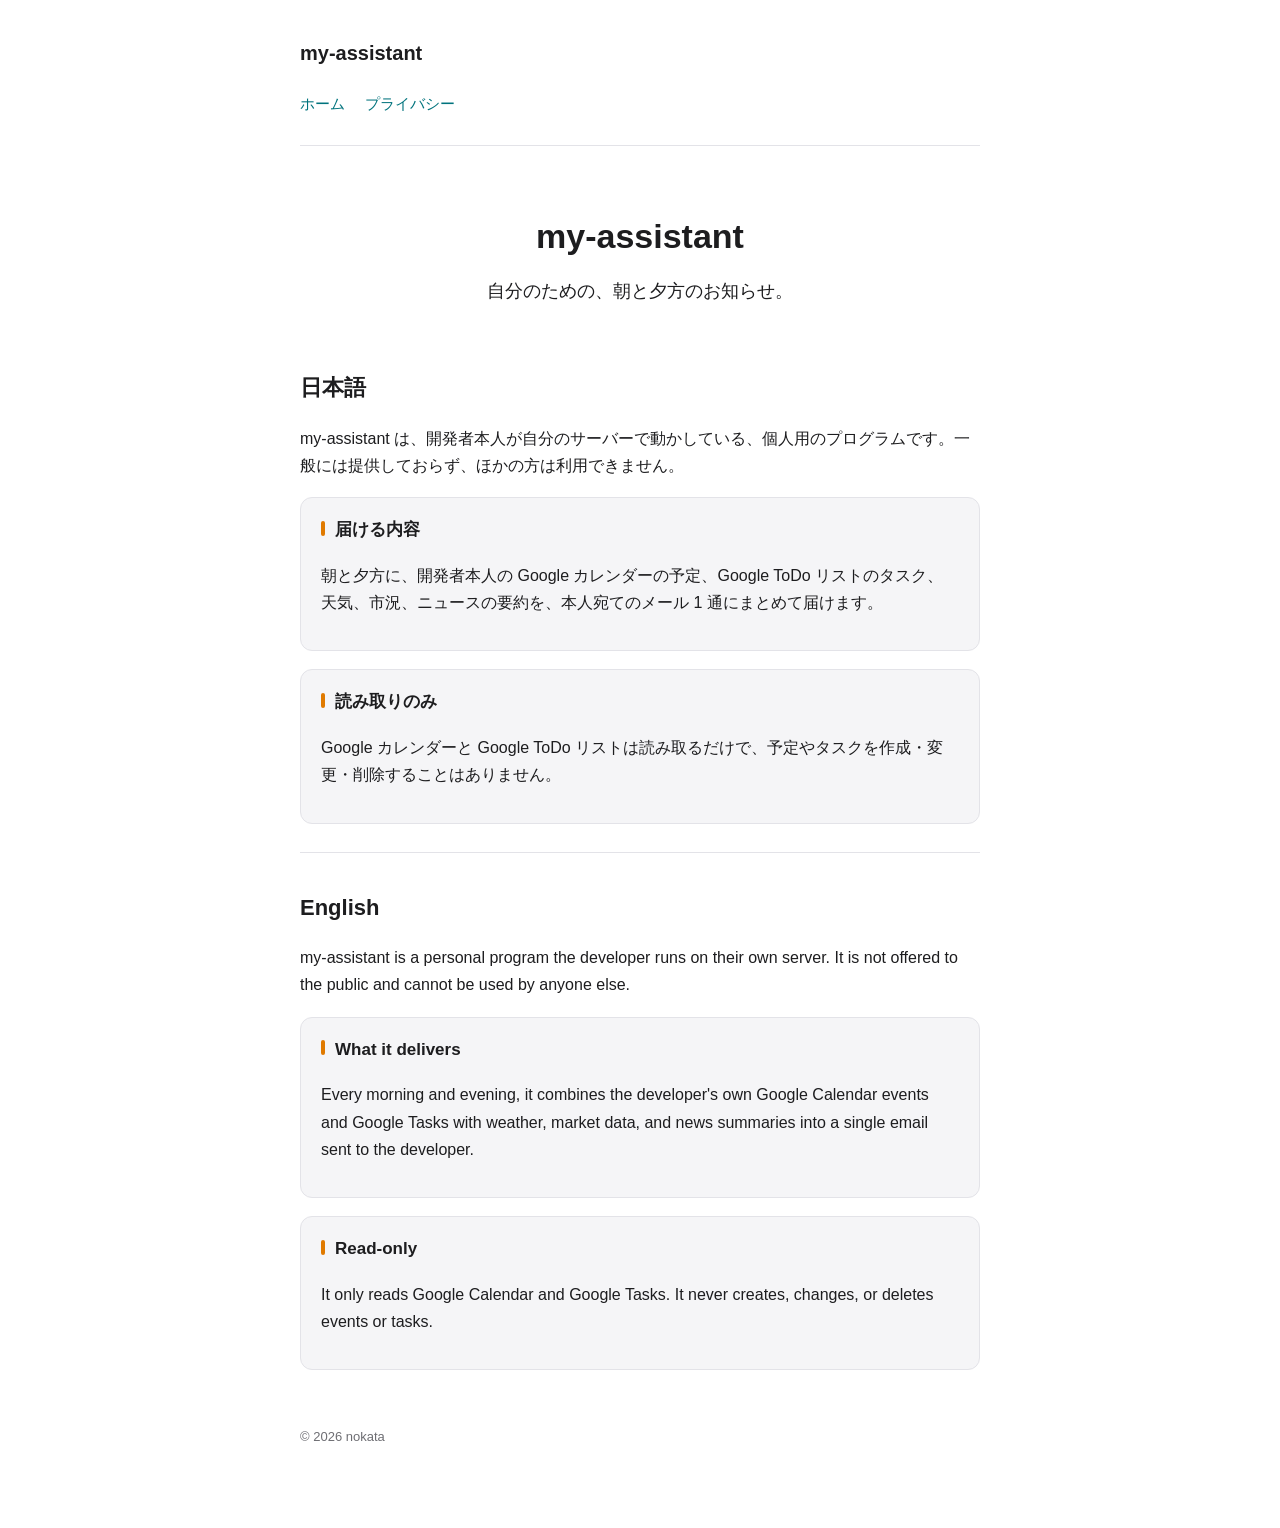
==== index.html @ a87ec619 "Add home and privacy policy pages Co-Authored-By: Claude Opus 5.5 <noreply@anthropic.com>" ====
<!doctype html>
<html lang="ja">
<head>
<meta charset="utf-8">
<meta name="viewport" content="width=device-width, initial-scale=1">
<title>my-assistant — 個人用の情報配信ツール</title>
<meta name="description" content="my-assistant は、開発者本人のためだけに、予定・タスク・天気・ニュースを毎日メールで届ける個人用のプログラムです。">
<link rel="stylesheet" href="style.css">
</head>
<body>
<div class="wrap">
  <header class="site">
    <h1>my-assistant</h1>
  </header>
  <nav>
    <a href="index.html">ホーム</a>
    <a href="privacy.html">プライバシー</a>
  </nav>
  <hr>

  <div class="hero">
    <h1>my-assistant</h1>
    <p class="lead">自分のための、朝と夕方のお知らせ。</p>
  </div>

  <h2>日本語</h2>
  <p>my-assistant は、開発者本人が自分のサーバーで動かしている、個人用のプログラムです。一般には提供しておらず、ほかの方は利用できません。</p>
  <div class="card">
    <h3>届ける内容</h3>
    <p>朝と夕方に、開発者本人の Google カレンダーの予定、Google ToDo リストのタスク、天気、市況、ニュースの要約を、本人宛てのメール 1 通にまとめて届けます。</p>
  </div>
  <div class="card">
    <h3>読み取りのみ</h3>
    <p>Google カレンダーと Google ToDo リストは読み取るだけで、予定やタスクを作成・変更・削除することはありません。</p>
  </div>

  <hr>

  <h2>English</h2>
  <p>my-assistant is a personal program the developer runs on their own server. It is not offered to the public and cannot be used by anyone else.</p>
  <div class="card">
    <h3>What it delivers</h3>
    <p>Every morning and evening, it combines the developer's own Google Calendar events and Google Tasks with weather, market data, and news summaries into a single email sent to the developer.</p>
  </div>
  <div class="card">
    <h3>Read-only</h3>
    <p>It only reads Google Calendar and Google Tasks. It never creates, changes, or deletes events or tasks.</p>
  </div>

  <footer>© 2026 nokata</footer>
</div>
</body>
</html>
---- style.css ----
:root {
  --bg: #ffffff;
  --fg: #1d1d1f;
  --muted: #6e6e73;
  --accent: #00737D;
  --gold: #E07A00;
  --card: #f5f5f7;
  --border: #e3e3e8;
}
@media (prefers-color-scheme: dark) {
  :root {
    --bg: #0f1220;
    --fg: #f2f2f5;
    --muted: #a1a1aa;
    --accent: #2BB8C2;
    --gold: #FFB81C;
    --card: #181c2e;
    --border: #2a2f45;
  }
}
* { box-sizing: border-box; }
html { -webkit-text-size-adjust: 100%; }
body {
  margin: 0;
  font-family: -apple-system, BlinkMacSystemFont, "Hiragino Kaku Gothic ProN", "Segoe UI", Roboto, sans-serif;
  line-height: 1.7;
  color: var(--fg);
  background: var(--bg);
  -webkit-font-smoothing: antialiased;
}
.wrap { max-width: 720px; margin: 0 auto; padding: 32px 20px 80px; }
header.site { display: flex; align-items: center; gap: 14px; padding: 8px 0 24px; }
header.site img { width: 44px; height: 44px; border-radius: 10px; border: 1px solid var(--border); }
header.site h1 { font-size: 20px; margin: 0; }
nav a { color: var(--accent); text-decoration: none; margin-right: 16px; font-size: 15px; }
nav a:hover { text-decoration: underline; }
hr { border: none; border-top: 1px solid var(--border); margin: 28px 0; }
h1 { line-height: 1.3; }
h2 { font-size: 22px; margin-top: 36px; }
h3 { font-size: 17px; margin-top: 28px; }
a { color: var(--accent); }
.muted { color: var(--muted); font-size: 14px; }
.lead { font-size: 18px; }
.hero { text-align: center; padding: 24px 0 8px; }
.hero img { width: 120px; height: 120px; border-radius: 27px; border: 1px solid var(--border); }
.hero h1 { font-size: 34px; margin: 16px 0 4px; }
.card { background: var(--card); border: 1px solid var(--border); border-radius: 12px; padding: 18px 20px; margin: 18px 0; }
.card h3 { margin-top: 0; }
.card h3::before { content: ""; display: inline-block; width: 4px; height: 0.9em; border-radius: 2px; background: var(--gold); margin-right: 10px; vertical-align: -0.05em; }
ul, ol { padding-left: 22px; }
footer { margin-top: 56px; color: var(--muted); font-size: 13px; }
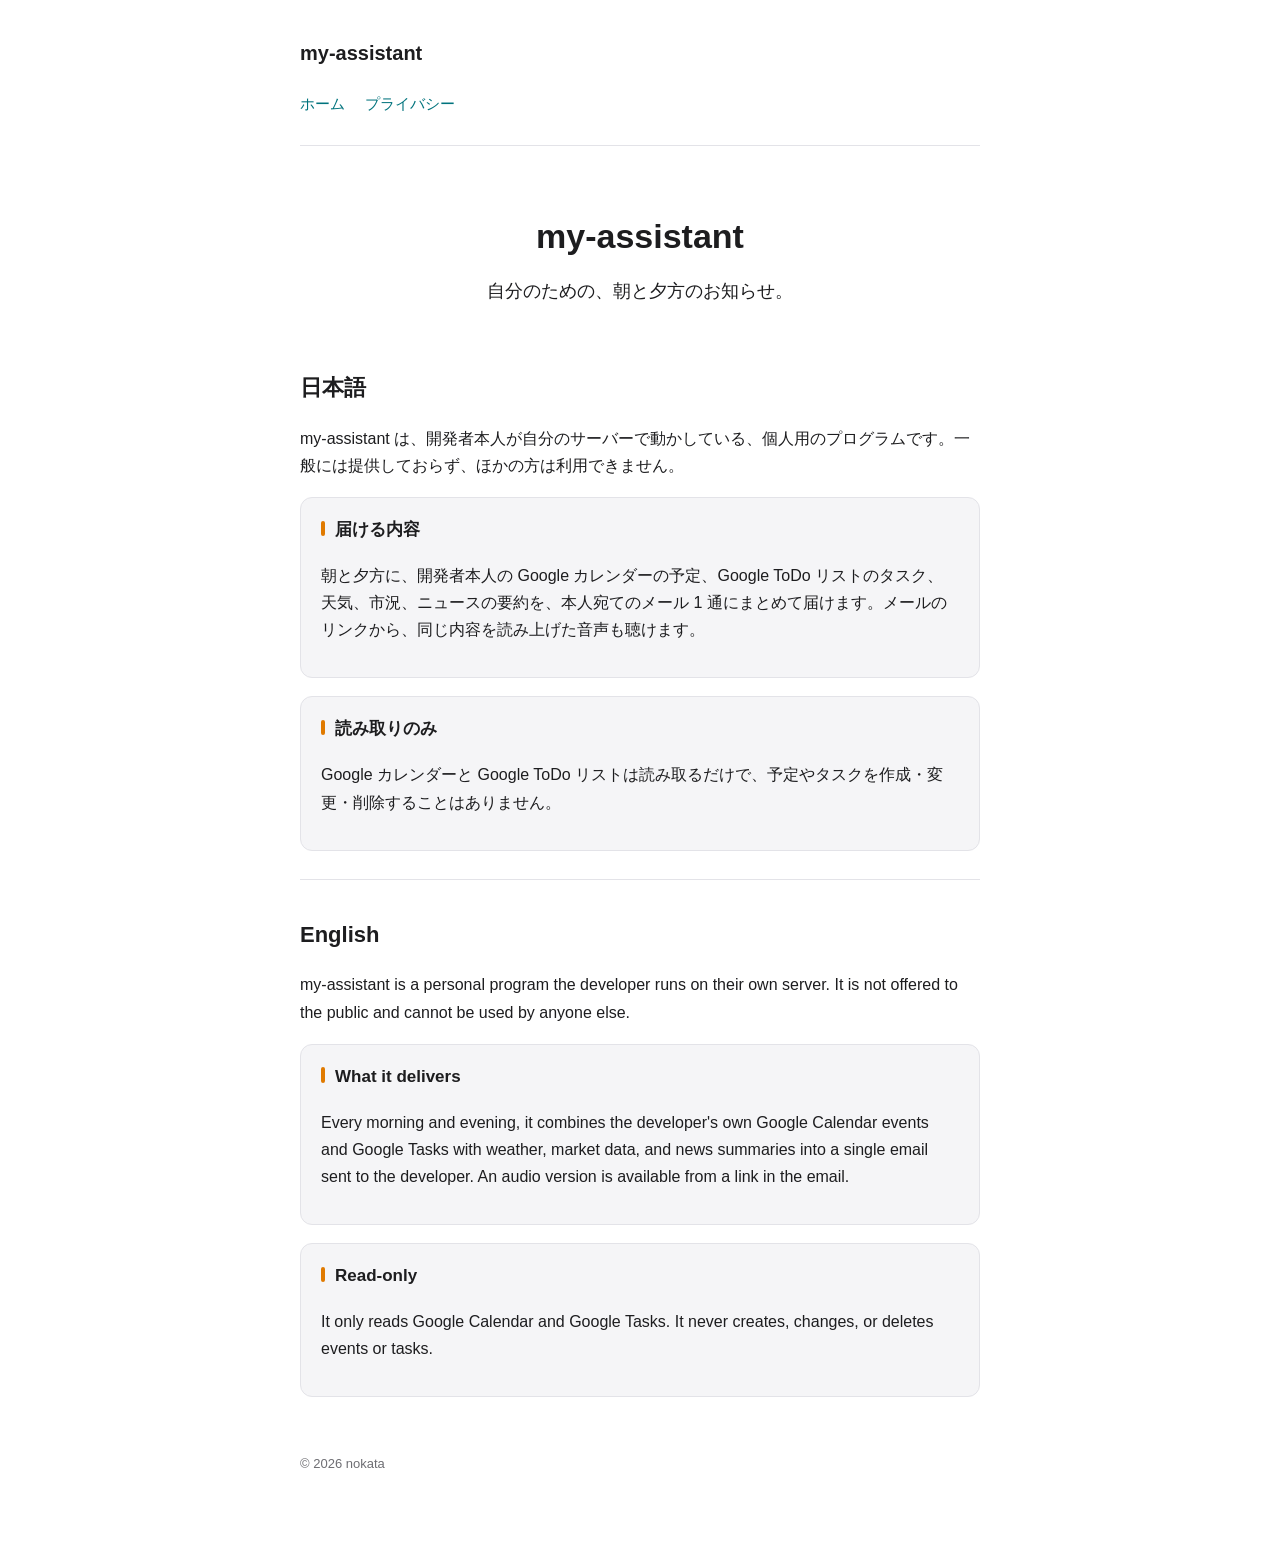
==== commit 7a25fe5f: "Describe the audio version of the briefing in the privacy policy Co-Authored-By: Claude Opus 5.5 <no" ====
--- a/index.html
+++ b/index.html
@@ -27,7 +27,7 @@
   <p>my-assistant は、開発者本人が自分のサーバーで動かしている、個人用のプログラムです。一般には提供しておらず、ほかの方は利用できません。</p>
   <div class="card">
     <h3>届ける内容</h3>
-    <p>朝と夕方に、開発者本人の Google カレンダーの予定、Google ToDo リストのタスク、天気、市況、ニュースの要約を、本人宛てのメール 1 通にまとめて届けます。</p>
+    <p>朝と夕方に、開発者本人の Google カレンダーの予定、Google ToDo リストのタスク、天気、市況、ニュースの要約を、本人宛てのメール 1 通にまとめて届けます。メールのリンクから、同じ内容を読み上げた音声も聴けます。</p>
   </div>
   <div class="card">
     <h3>読み取りのみ</h3>
@@ -40,7 +40,7 @@
   <p>my-assistant is a personal program the developer runs on their own server. It is not offered to the public and cannot be used by anyone else.</p>
   <div class="card">
     <h3>What it delivers</h3>
-    <p>Every morning and evening, it combines the developer's own Google Calendar events and Google Tasks with weather, market data, and news summaries into a single email sent to the developer.</p>
+    <p>Every morning and evening, it combines the developer's own Google Calendar events and Google Tasks with weather, market data, and news summaries into a single email sent to the developer. An audio version is available from a link in the email.</p>
   </div>
   <div class="card">
     <h3>Read-only</h3>
